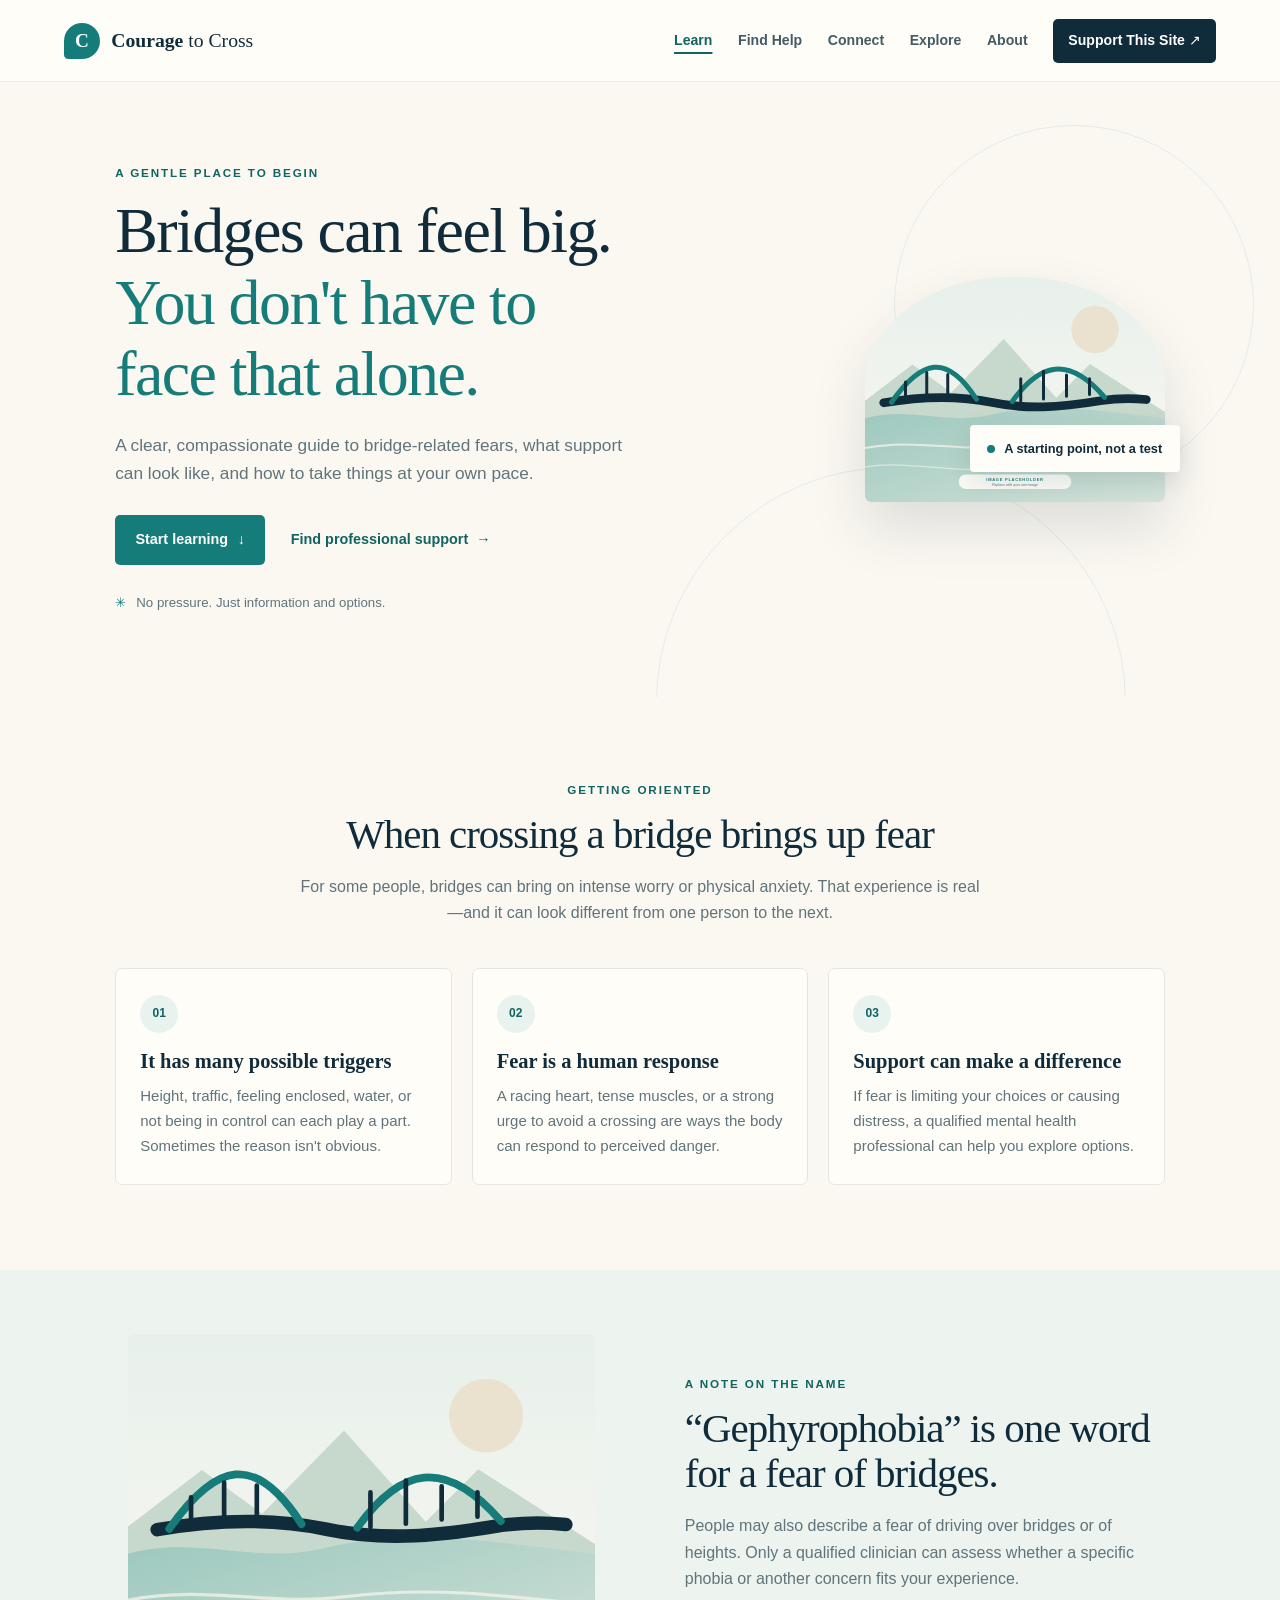
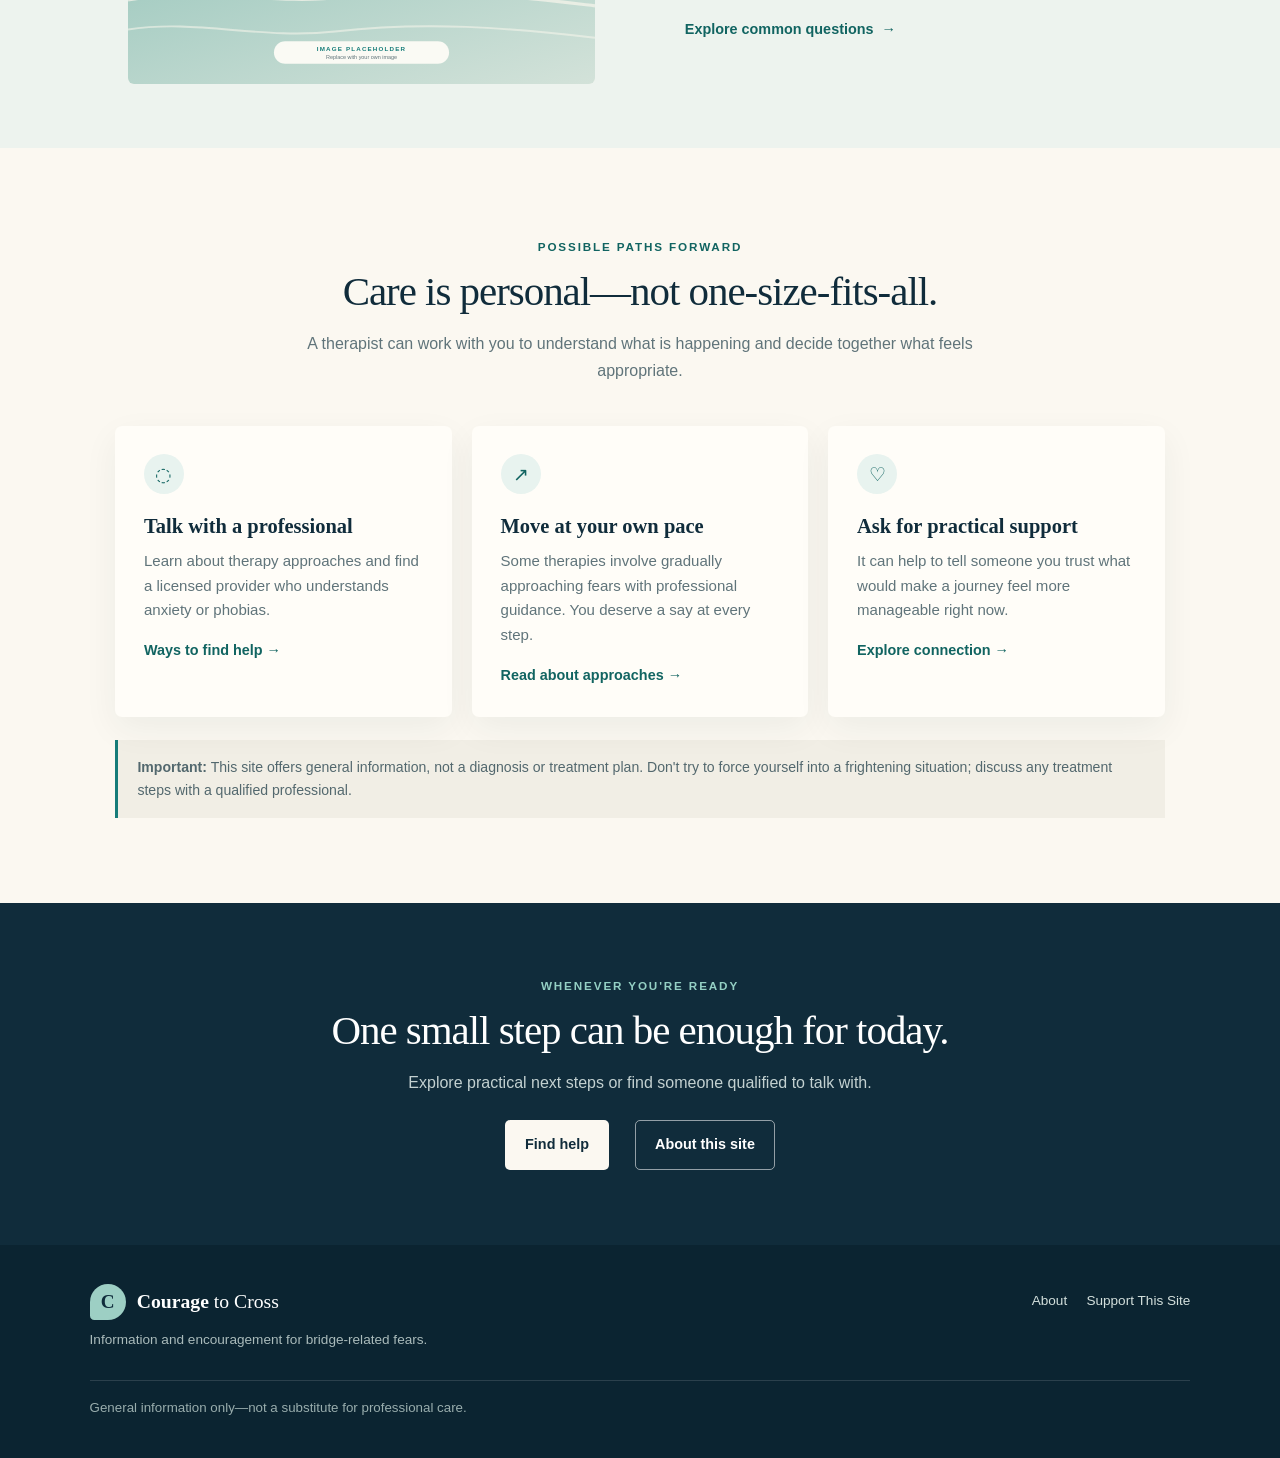
==== index.html @ 9d976dbc "Created boilerplate code for website" ====
<!doctype html>
<html lang="en">
<head>
  <meta charset="utf-8">
  <meta name="viewport" content="width=device-width, initial-scale=1">
  <meta name="description" content="A calm, practical introduction to bridge-related fears, phobias, and ways to find support.">
  <title>Learn about bridge fears | Courage to Cross</title>
  <link rel="stylesheet" href="styles.css">
  <script src="script.js" defer></script>
</head>
<body>
  <a class="skip-link" href="#main">Skip to content</a>
  <header class="site-header">
    <a class="brand" href="index.html" aria-label="Courage to Cross home"><span class="brand-mark" aria-hidden="true">C</span><span>Courage <span class="brand-light">to Cross</span></span></a>
    <button class="menu-toggle" type="button" aria-expanded="false" aria-controls="primary-nav">Menu</button>
    <nav class="primary-nav" id="primary-nav" aria-label="Main navigation">
      <a href="index.html" aria-current="page">Learn</a><a href="find-help.html">Find Help</a><a href="connect.html">Connect</a><a href="explore.html">Explore</a><a href="about.html">About</a><a class="nav-support" href="support-this-site.html">Support This Site <span aria-hidden="true">↗</span></a>
    </nav>
  </header>
  <main id="main">
    <section class="hero hero-home">
      <div class="hero-copy">
        <p class="eyebrow">A gentle place to begin</p>
        <h1>Bridges can feel big.<br><span>You don't have to face that alone.</span></h1>
        <p class="hero-intro">A clear, compassionate guide to bridge-related fears, what support can look like, and how to take things at your own pace.</p>
        <div class="button-row"><a class="button button-primary" href="#understanding">Start learning <span aria-hidden="true">↓</span></a><a class="text-link" href="find-help.html">Find professional support <span aria-hidden="true">→</span></a></div>
        <p class="reassurance"><span aria-hidden="true">✳</span> No pressure. Just information and options.</p>
      </div>
      <div class="hero-visual">
        <img src="assets/bridge-placeholder.svg" alt="Placeholder illustration of a bridge over calm water">
        <div class="image-note"><span class="note-dot"></span> A starting point, not a test</div>
      </div>
      <span class="hero-orbit orbit-one" aria-hidden="true"></span><span class="hero-orbit orbit-two" aria-hidden="true"></span>
    </section>

    <section class="section section-intro" id="understanding">
      <div class="section-heading">
        <p class="eyebrow">Getting oriented</p>
        <h2>When crossing a bridge brings up fear</h2>
        <p>For some people, bridges can bring on intense worry or physical anxiety. That experience is real—and it can look different from one person to the next.</p>
      </div>
      <div class="intro-grid">
        <article class="info-card">
          <span class="card-icon" aria-hidden="true">01</span>
          <h3>It has many possible triggers</h3>
          <p>Height, traffic, feeling enclosed, water, or not being in control can each play a part. Sometimes the reason isn't obvious.</p>
        </article>
        <article class="info-card">
          <span class="card-icon" aria-hidden="true">02</span>
          <h3>Fear is a human response</h3>
          <p>A racing heart, tense muscles, or a strong urge to avoid a crossing are ways the body can respond to perceived danger.</p>
        </article>
        <article class="info-card">
          <span class="card-icon" aria-hidden="true">03</span>
          <h3>Support can make a difference</h3>
          <p>If fear is limiting your choices or causing distress, a qualified mental health professional can help you explore options.</p>
        </article>
      </div>
    </section>

    <section class="feature-band">
      <div class="feature-image"><img src="assets/bridge-placeholder.svg" alt="Placeholder image of a bridge landscape"></div>
      <div class="feature-copy">
        <p class="eyebrow">A note on the name</p>
        <h2>“Gephyrophobia” is one word for a fear of bridges.</h2>
        <p>People may also describe a fear of driving over bridges or of heights. Only a qualified clinician can assess whether a specific phobia or another concern fits your experience.</p>
        <a class="text-link" href="explore.html">Explore common questions <span aria-hidden="true">→</span></a>
      </div>
    </section>

    <section class="section treatment-section">
      <div class="section-heading">
        <p class="eyebrow">Possible paths forward</p>
        <h2>Care is personal—not one-size-fits-all.</h2>
        <p>A therapist can work with you to understand what is happening and decide together what feels appropriate.</p>
      </div>
      <div class="treatment-grid">
        <article class="treatment-card"><span aria-hidden="true">◌</span><h3>Talk with a professional</h3><p>Learn about therapy approaches and find a licensed provider who understands anxiety or phobias.</p><a href="find-help.html" class="card-link">Ways to find help →</a></article>
        <article class="treatment-card"><span aria-hidden="true">↗</span><h3>Move at your own pace</h3><p>Some therapies involve gradually approaching fears with professional guidance. You deserve a say at every step.</p><a href="explore.html" class="card-link">Read about approaches →</a></article>
        <article class="treatment-card"><span aria-hidden="true">♡</span><h3>Ask for practical support</h3><p>It can help to tell someone you trust what would make a journey feel more manageable right now.</p><a href="connect.html" class="card-link">Explore connection →</a></article>
      </div>
      <p class="care-note"><strong>Important:</strong> This site offers general information, not a diagnosis or treatment plan. Don't try to force yourself into a frightening situation; discuss any treatment steps with a qualified professional.</p>
    </section>

    <section class="closing-cta">
      <p class="eyebrow">Whenever you're ready</p><h2>One small step can be enough for today.</h2><p>Explore practical next steps or find someone qualified to talk with.</p>
      <div class="button-row centered"><a class="button button-light" href="find-help.html">Find help</a><a class="button button-outline" href="about.html">About this site</a></div>
    </section>
  </main>
  <footer class="site-footer"><a class="brand footer-brand" href="index.html"><span class="brand-mark" aria-hidden="true">C</span><span>Courage <span class="brand-light">to Cross</span></span></a><p>Information and encouragement for bridge-related fears.</p><div class="footer-links"><a href="about.html">About</a><a href="support-this-site.html">Support This Site</a></div><small>General information only—not a substitute for professional care.</small></footer>
</body>
</html>
---- styles.css ----
:root {
  color-scheme: light;
  --navy: #102c3b;
  --navy-deep: #0b2431;
  --teal: #167c79;
  --teal-dark: #116461;
  --teal-pale: #e8f3ef;
  --warm-white: #fbf8f1;
  --paper: #fffdf8;
  --ink: #213b45;
  --muted: #60747a;
  --line: #e4e6df;
  --serif: Georgia, "Times New Roman", serif;
  font-family: "Segoe UI", Arial, sans-serif;
  color: var(--ink);
  background: var(--warm-white);
  font-synthesis: none;
  text-rendering: optimizeLegibility;
}

* { box-sizing: border-box; }
html { scroll-behavior: smooth; }
body { margin: 0; min-width: 320px; background: var(--warm-white); line-height: 1.65; }
a { color: inherit; }
img { display: block; max-width: 100%; }
.skip-link { position: absolute; z-index: 20; top: -60px; left: 1rem; padding: .7rem 1rem; background: var(--paper); color: var(--navy); }
.skip-link:focus { top: 1rem; }

.site-header { position: relative; z-index: 5; display: flex; align-items: center; justify-content: space-between; gap: 2rem; min-height: 82px; padding: 0 clamp(1.25rem, 5vw, 5rem); background: var(--paper); border-bottom: 1px solid rgba(16, 44, 59, .08); }
.brand { display: inline-flex; align-items: center; gap: .7rem; color: var(--navy); text-decoration: none; font-family: var(--serif); font-size: 1.23rem; font-weight: 700; white-space: nowrap; }
.brand-light { font-weight: 400; }
.brand-mark { display: grid; width: 36px; height: 36px; place-items: center; color: white; background: var(--teal); border-radius: 50% 50% 50% 12%; font-family: var(--serif); font-size: 1.2rem; }
.primary-nav { display: flex; align-items: center; gap: clamp(.85rem, 2vw, 1.7rem); }
.primary-nav a { color: #435b64; text-decoration: none; font-size: .88rem; font-weight: 600; transition: color .18s ease; }
.primary-nav a:hover, .primary-nav a[aria-current="page"] { color: var(--teal-dark); }
.primary-nav a[aria-current="page"]:not(.nav-support) { text-decoration: underline; text-decoration-thickness: 2px; text-underline-offset: 7px; }
.primary-nav .nav-support { padding: .65rem .95rem; color: white; background: var(--navy); border-radius: 5px; }
.primary-nav .nav-support:hover { background: var(--teal-dark); color: white; }
.menu-toggle { display: none; }

.hero { position: relative; display: grid; grid-template-columns: 1.05fr .95fr; align-items: center; gap: 4rem; overflow: hidden; min-height: 570px; padding: 5.2rem clamp(1.5rem, 9vw, 9rem); background: var(--warm-white); }
.hero-copy, .feature-copy, .section-heading, .page-hero > div { position: relative; z-index: 1; }
.eyebrow { margin: 0 0 .85rem; color: var(--teal-dark); font-size: .73rem; font-weight: 800; letter-spacing: .16em; line-height: 1.4; text-transform: uppercase; }
h1, h2, h3, p { margin-top: 0; }
h1, h2 { color: var(--navy); font-family: var(--serif); font-weight: 500; letter-spacing: -.025em; line-height: 1.12; }
h1 { max-width: 740px; margin-bottom: 1.3rem; font-size: clamp(2.6rem, 5vw, 4.55rem); }
h1 span { color: var(--teal); }
h2 { margin-bottom: 1rem; font-size: clamp(2rem, 3.2vw, 3rem); }
h3 { margin-bottom: .6rem; color: var(--navy); font-family: var(--serif); font-size: 1.28rem; font-weight: 600; line-height: 1.25; }
.hero-intro { max-width: 580px; margin-bottom: 1.7rem; color: var(--muted); font-size: 1.08rem; }
.button-row { display: flex; align-items: center; flex-wrap: wrap; gap: 1rem 1.6rem; }
.button { display: inline-flex; min-height: 48px; align-items: center; justify-content: center; gap: .6rem; padding: .75rem 1.2rem; border: 1px solid transparent; border-radius: 5px; font-size: .9rem; font-weight: 700; text-decoration: none; transition: transform .18s ease, background .18s ease; }
.button:hover { transform: translateY(-2px); }
.button-primary { color: #fff; background: var(--teal); }
.button-primary:hover { background: var(--teal-dark); }
.text-link, .card-link { display: inline-flex; gap: .5rem; color: var(--teal-dark); font-size: .9rem; font-weight: 700; text-decoration: none; }
.text-link:hover, .card-link:hover { text-decoration: underline; text-underline-offset: 4px; }
.reassurance { margin: 1.7rem 0 0; color: var(--muted); font-size: .83rem; }
.reassurance span { margin-right: .4rem; color: var(--teal); }
.hero-visual { position: relative; z-index: 1; max-width: 560px; justify-self: end; }
.hero-visual img { width: min(100%, 550px); border-radius: 48% 48% 6px 6px; box-shadow: 0 26px 55px rgba(16, 44, 59, .13); }
.image-note { position: absolute; right: -15px; bottom: 30px; display: flex; align-items: center; gap: .55rem; padding: .8rem 1.1rem; color: var(--navy); background: var(--paper); border-radius: 4px; box-shadow: 0 8px 26px rgba(16, 44, 59, .12); font-size: .8rem; font-weight: 700; }
.note-dot { width: 8px; height: 8px; background: var(--teal); border-radius: 50%; }
.hero-orbit { position: absolute; border: 1px solid rgba(22, 124, 121, .1); border-radius: 50%; }
.orbit-one { top: 7%; right: 2%; width: 360px; height: 360px; }
.orbit-two { right: 12%; bottom: -240px; width: 470px; height: 470px; }

.section { padding: 5.3rem clamp(1.5rem, 9vw, 9rem); }
.section-heading { max-width: 690px; margin: 0 auto 2.6rem; text-align: center; }
.section-heading > p:last-child { margin-bottom: 0; color: var(--muted); }
.intro-grid, .treatment-grid, .steps-grid { display: grid; grid-template-columns: repeat(3, 1fr); gap: 1.25rem; max-width: 1180px; margin: 0 auto; }
.info-card { padding: 1.6rem 1.5rem; background: var(--paper); border: 1px solid var(--line); border-radius: 7px; }
.info-card p, .treatment-card p, .step-card p { margin-bottom: 0; color: var(--muted); font-size: .94rem; }
.card-icon { display: inline-grid; width: 38px; height: 38px; margin-bottom: 1rem; place-items: center; color: var(--teal-dark); background: var(--teal-pale); border-radius: 50%; font-size: .75rem; font-weight: 800; }
.feature-band { display: grid; grid-template-columns: 1fr 1fr; align-items: center; gap: clamp(2rem, 7vw, 6rem); padding: 4rem clamp(1.5rem, 10vw, 10rem); background: #edf3ee; }
.feature-image { overflow: hidden; border-radius: 6px; }
.feature-image img { width: 100%; height: auto; }
.feature-copy { max-width: 540px; }
.feature-copy p:not(.eyebrow) { color: var(--muted); }
.feature-copy .text-link { margin-top: .6rem; }
.treatment-section { padding-top: 5.7rem; }
.treatment-card { padding: 1.8rem; background: var(--paper); border-radius: 7px; box-shadow: 0 12px 35px rgba(16, 44, 59, .06); }
.treatment-card > span { display: inline-grid; width: 40px; height: 40px; margin-bottom: 1.2rem; place-items: center; color: var(--teal-dark); background: var(--teal-pale); border-radius: 50%; font-size: 1.2rem; }
.treatment-card .card-link { margin-top: 1rem; }
.care-note { max-width: 1180px; margin: 1.4rem auto 0; padding: 1rem 1.2rem; color: #53686e; background: #f1eee5; border-left: 3px solid var(--teal); font-size: .88rem; }
.closing-cta { padding: 4.7rem 1.5rem; color: #eaf3f1; background: var(--navy); text-align: center; }
.closing-cta h2 { color: white; }
.closing-cta > p:not(.eyebrow) { color: #c3d1d1; }
.closing-cta .eyebrow { color: #94d0c4; }
.centered { justify-content: center; margin-top: 1.5rem; }
.button-light { color: var(--navy); background: var(--warm-white); }
.button-outline { color: white; border-color: rgba(255,255,255,.55); }

.page-hero { display: grid; grid-template-columns: 1.15fr .85fr; align-items: center; gap: 3.5rem; min-height: 385px; padding: 4rem clamp(1.5rem, 10vw, 10rem); background: #f2f4ee; }
.page-hero h1 { font-size: clamp(2.6rem, 4.7vw, 4rem); }
.page-hero > img { width: min(100%, 410px); justify-self: end; border-radius: 45% 45% 6px 6px; }
.steps-grid { counter-reset: step; }
.step-card { padding: 1.7rem; background: var(--paper); border: 1px solid var(--line); border-radius: 7px; }
.step-number { display: inline-block; margin-bottom: 1.1rem; color: var(--teal-dark); font-size: .8rem; font-weight: 800; letter-spacing: .12em; }
.resource-panel { display: grid; grid-template-columns: 1fr 300px; align-items: center; gap: 3rem; margin: 0 clamp(1.5rem, 9vw, 9rem) 4rem; padding: 2.5rem; background: var(--teal-pale); border-radius: 8px; }
.resource-panel h2 { font-size: 2.2rem; }
.resource-panel p:not(.eyebrow) { color: var(--muted); }
.resource-panel > img { width: 100%; border-radius: 48% 48% 6px 6px; }
.resource-links { display: flex; flex-wrap: wrap; gap: .7rem; margin-top: 1.3rem; }
.resource-links a { padding: .55rem .8rem; color: var(--teal-dark); background: rgba(255,255,255,.75); border: 1px solid rgba(22,124,121,.15); border-radius: 4px; font-size: .85rem; font-weight: 700; text-decoration: none; }
.resource-links a:hover { background: white; text-decoration: underline; text-underline-offset: 3px; }
.notice-box { max-width: 1040px; margin: 0 auto 5rem; padding: 1.7rem 2rem; background: #f1eee5; border-left: 4px solid var(--teal); }
.notice-box h2 { margin-bottom: .55rem; font-size: 1.55rem; }
.notice-box p { margin-bottom: 0; color: var(--muted); }
.faq-list { max-width: 850px; margin: 0 auto; border-top: 1px solid var(--line); }
.faq-list details { padding: 1.25rem .25rem; border-bottom: 1px solid var(--line); }
.faq-list summary { color: var(--navy); cursor: pointer; font-family: var(--serif); font-size: 1.25rem; font-weight: 600; list-style-position: outside; }
.faq-list details p { max-width: 760px; margin: .9rem 0 0; color: var(--muted); }
.about-layout { display: grid; grid-template-columns: 1.2fr .8fr; align-items: center; gap: 4rem; }
.about-layout > div:first-child { max-width: 650px; }
.about-layout p:not(.eyebrow) { color: var(--muted); }
.about-callout { padding: 2.1rem; background: #eaf2ed; border-radius: 7px; }
.about-callout p { color: var(--navy) !important; font-family: var(--serif); font-size: 1.45rem; line-height: 1.4; }
.callout-mark { display: block; height: 48px; color: var(--teal); font-family: var(--serif); font-size: 4.5rem; line-height: 1; }
.section-tinted { background: #f2f4ee; }
.section-tinted .info-card { background: var(--paper); }

.site-footer { display: grid; grid-template-columns: 1fr auto; align-items: center; gap: .6rem 2rem; padding: 2.4rem clamp(1.5rem, 7vw, 7rem); color: #d3dfdc; background: var(--navy-deep); }
.footer-brand { color: white; }
.footer-brand .brand-mark { color: var(--navy); background: #9dcfc4; }
.site-footer > p { margin: 0; color: #aabbbb; font-size: .85rem; }
.footer-links { display: flex; gap: 1.2rem; grid-column: 2; grid-row: 1; }
.footer-links a { color: #d3dfdc; font-size: .85rem; text-decoration: none; }
.footer-links a:hover { text-decoration: underline; }
.site-footer small { grid-column: 1 / -1; margin-top: 1.2rem; padding-top: 1rem; color: #99adad; border-top: 1px solid rgba(255,255,255,.13); }

@media (max-width: 900px) {
  .site-header { min-height: 72px; }
  .menu-toggle { display: inline-flex; padding: .55rem .8rem; color: var(--navy); background: transparent; border: 1px solid var(--line); border-radius: 4px; font: inherit; font-size: .85rem; font-weight: 700; cursor: pointer; }
  .primary-nav { position: absolute; top: 100%; right: 0; left: 0; display: none; align-items: stretch; gap: 0; padding: .6rem 1.5rem 1rem; background: var(--paper); border-bottom: 1px solid var(--line); box-shadow: 0 12px 20px rgba(16,44,59,.08); }
  .primary-nav.is-open { display: flex; flex-direction: column; }
  .primary-nav a { padding: .75rem 0; }
  .primary-nav .nav-support { margin-top: .4rem; padding: .7rem .9rem; text-align: center; }
  .hero { gap: 2rem; padding-top: 4rem; padding-bottom: 4rem; }
  .page-hero { gap: 2rem; }
  .resource-panel { grid-template-columns: 1fr 230px; }
}
@media (max-width: 650px) {
  .hero, .page-hero, .feature-band, .about-layout { grid-template-columns: 1fr; }
  .hero { gap: 2.5rem; min-height: auto; padding: 4rem 1.5rem 3.5rem; }
  .hero-visual { width: 86%; justify-self: center; }
  .hero-visual img { width: 100%; }
  .image-note { right: -12px; bottom: 18px; }
  .hero-orbit { display: none; }
  .page-hero { gap: 1.4rem; padding: 3.5rem 1.5rem; }
  .page-hero > img { width: 72%; justify-self: center; }
  .section { padding: 4rem 1.5rem; }
  .section-heading { margin-bottom: 2rem; text-align: left; }
  .intro-grid, .treatment-grid, .steps-grid { grid-template-columns: 1fr; }
  .feature-band { gap: 1.8rem; padding: 3rem 1.5rem; }
  .feature-image { max-width: 470px; }
  .resource-panel { grid-template-columns: 1fr; gap: 1.6rem; margin: 0 1.5rem 3rem; padding: 1.6rem; }
  .resource-panel > img { width: 70%; justify-self: center; }
  .notice-box { margin: 0 1.5rem 3rem; padding: 1.4rem; }
  .about-layout { gap: 1.5rem; }
  .site-footer { grid-template-columns: 1fr; gap: .8rem; }
  .footer-links { grid-column: 1; grid-row: auto; }
  .site-footer small { grid-column: 1; }
}
@media (prefers-reduced-motion: reduce) {
  *, *::before, *::after { scroll-behavior: auto !important; transition-duration: .01ms !important; }
}
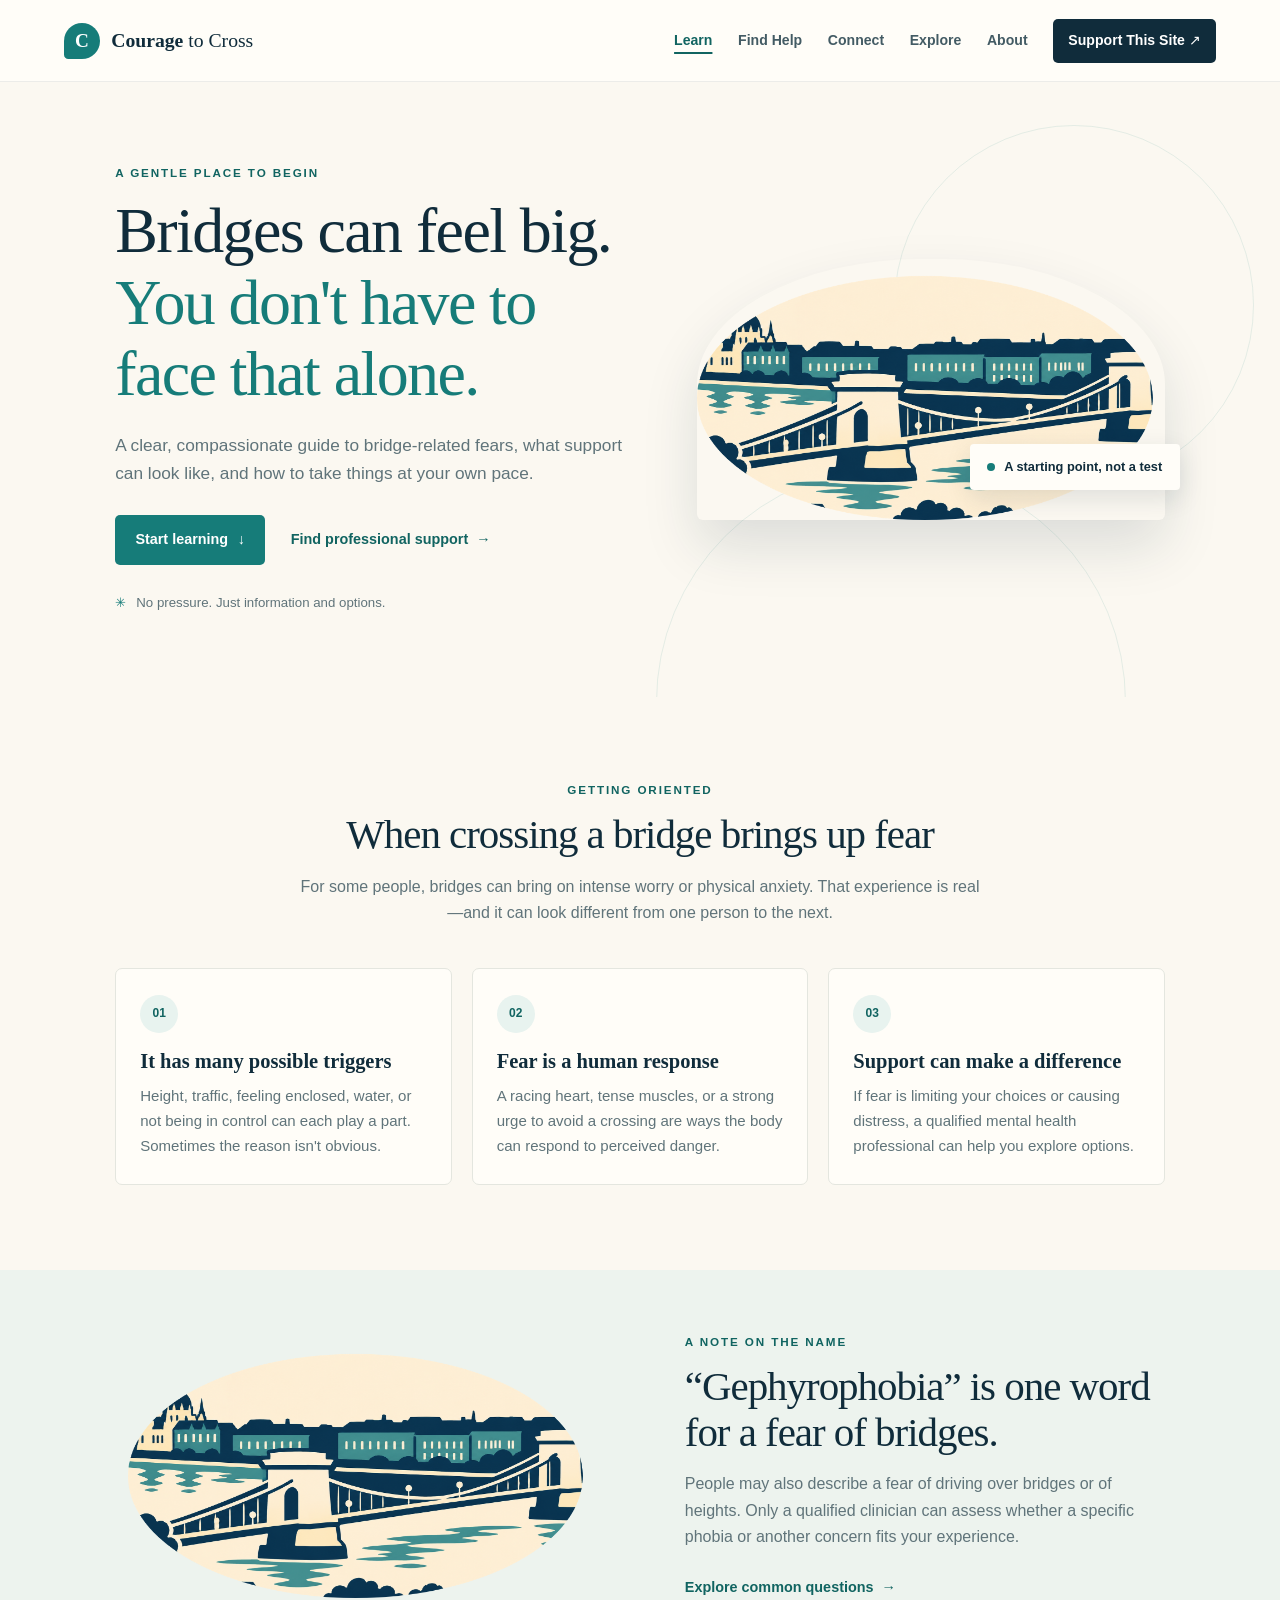
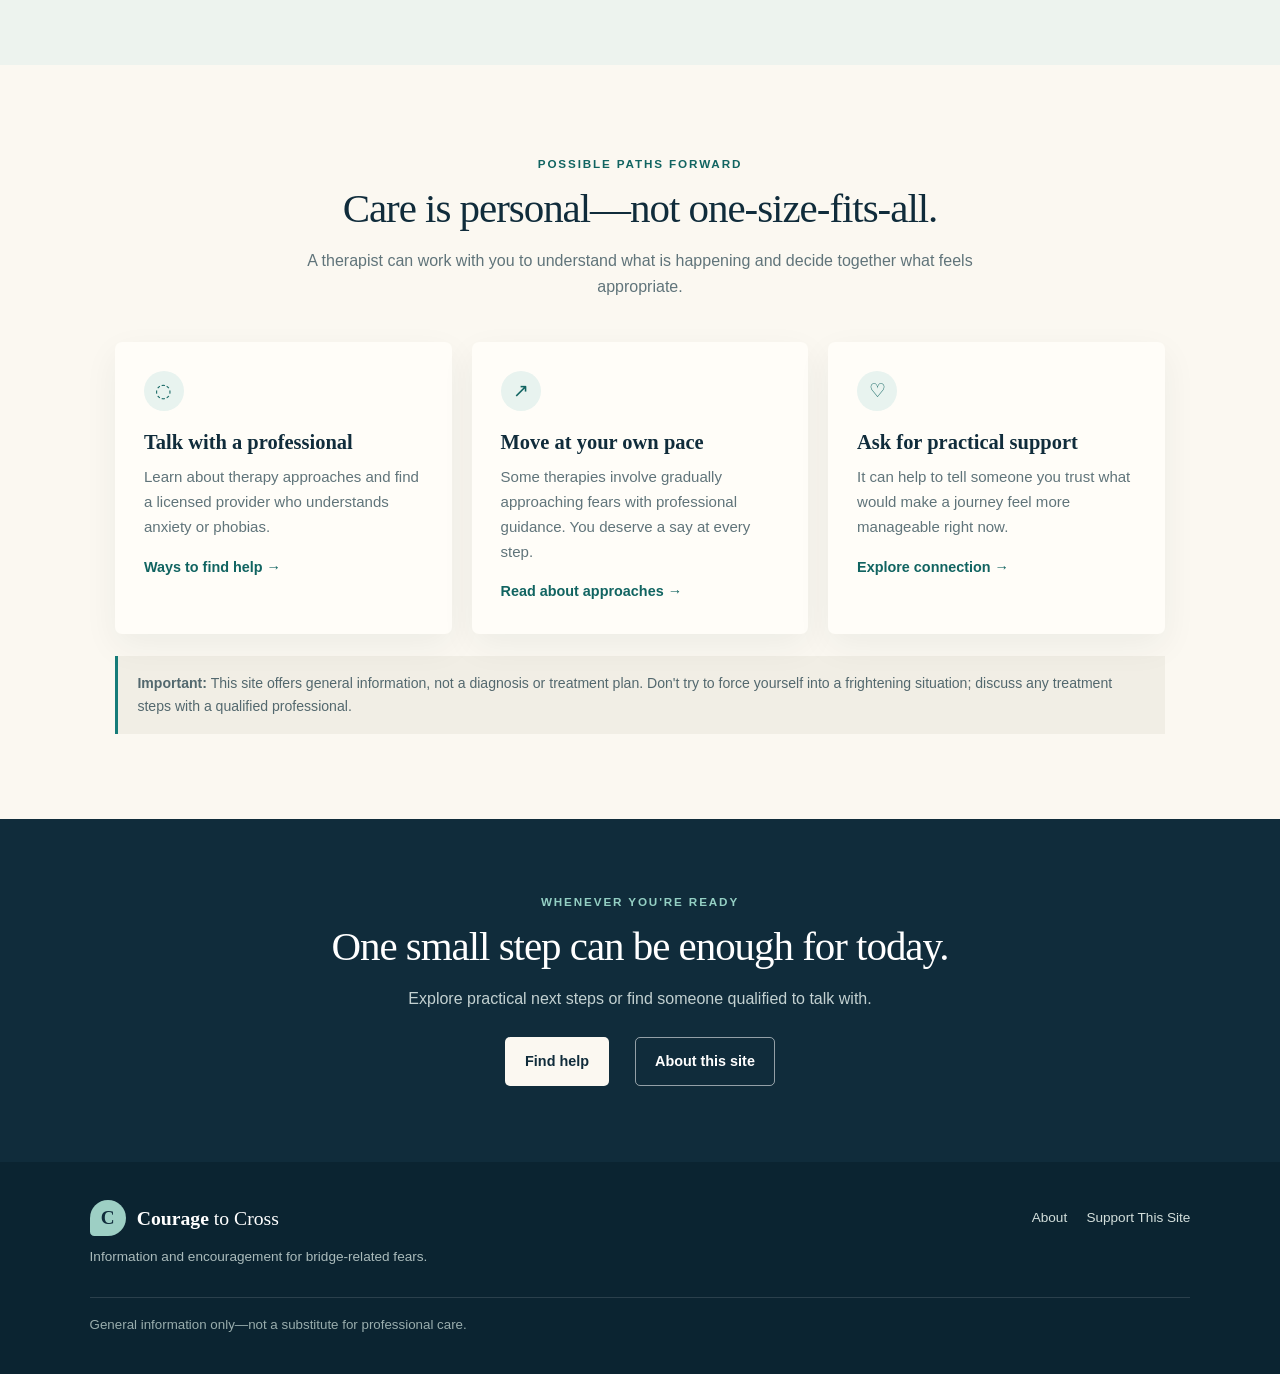
==== commit 7c7a8561: "replaced all instances of placeholder image with new image" ====
--- a/index.html
+++ b/index.html
@@ -27,7 +27,7 @@
         <p class="reassurance"><span aria-hidden="true">✳</span> No pressure. Just information and options.</p>
       </div>
       <div class="hero-visual">
-        <img src="assets/bridge-placeholder.svg" alt="Placeholder illustration of a bridge over calm water">
+        <img src="assets/bridge-vector.png" alt="Placeholder illustration of a bridge over calm water">
         <div class="image-note"><span class="note-dot"></span> A starting point, not a test</div>
       </div>
       <span class="hero-orbit orbit-one" aria-hidden="true"></span><span class="hero-orbit orbit-two" aria-hidden="true"></span>
@@ -59,7 +59,7 @@
     </section>
 
     <section class="feature-band">
-      <div class="feature-image"><img src="assets/bridge-placeholder.svg" alt="Placeholder image of a bridge landscape"></div>
+      <div class="feature-image"><img src="assets/bridge-vector.png" alt="Placeholder image of a bridge landscape"></div>
       <div class="feature-copy">
         <p class="eyebrow">A note on the name</p>
         <h2>“Gephyrophobia” is one word for a fear of bridges.</h2>
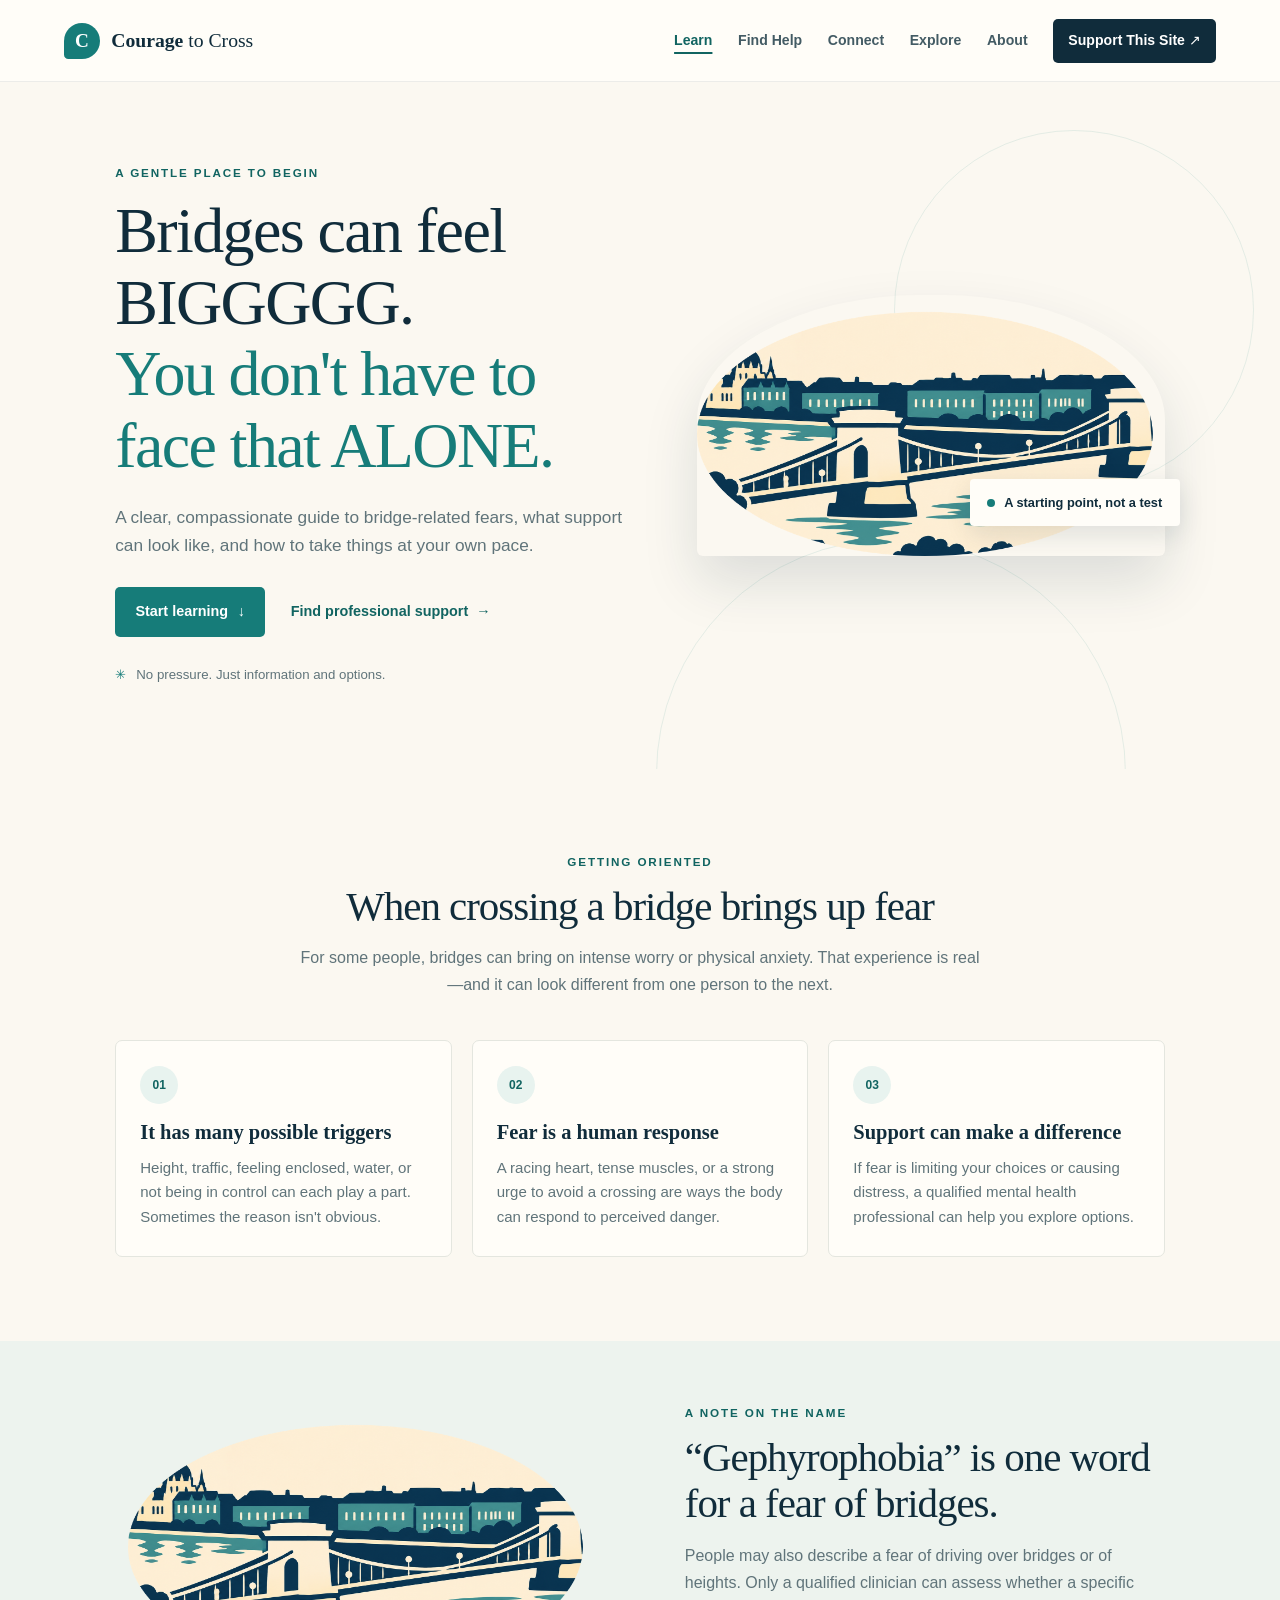
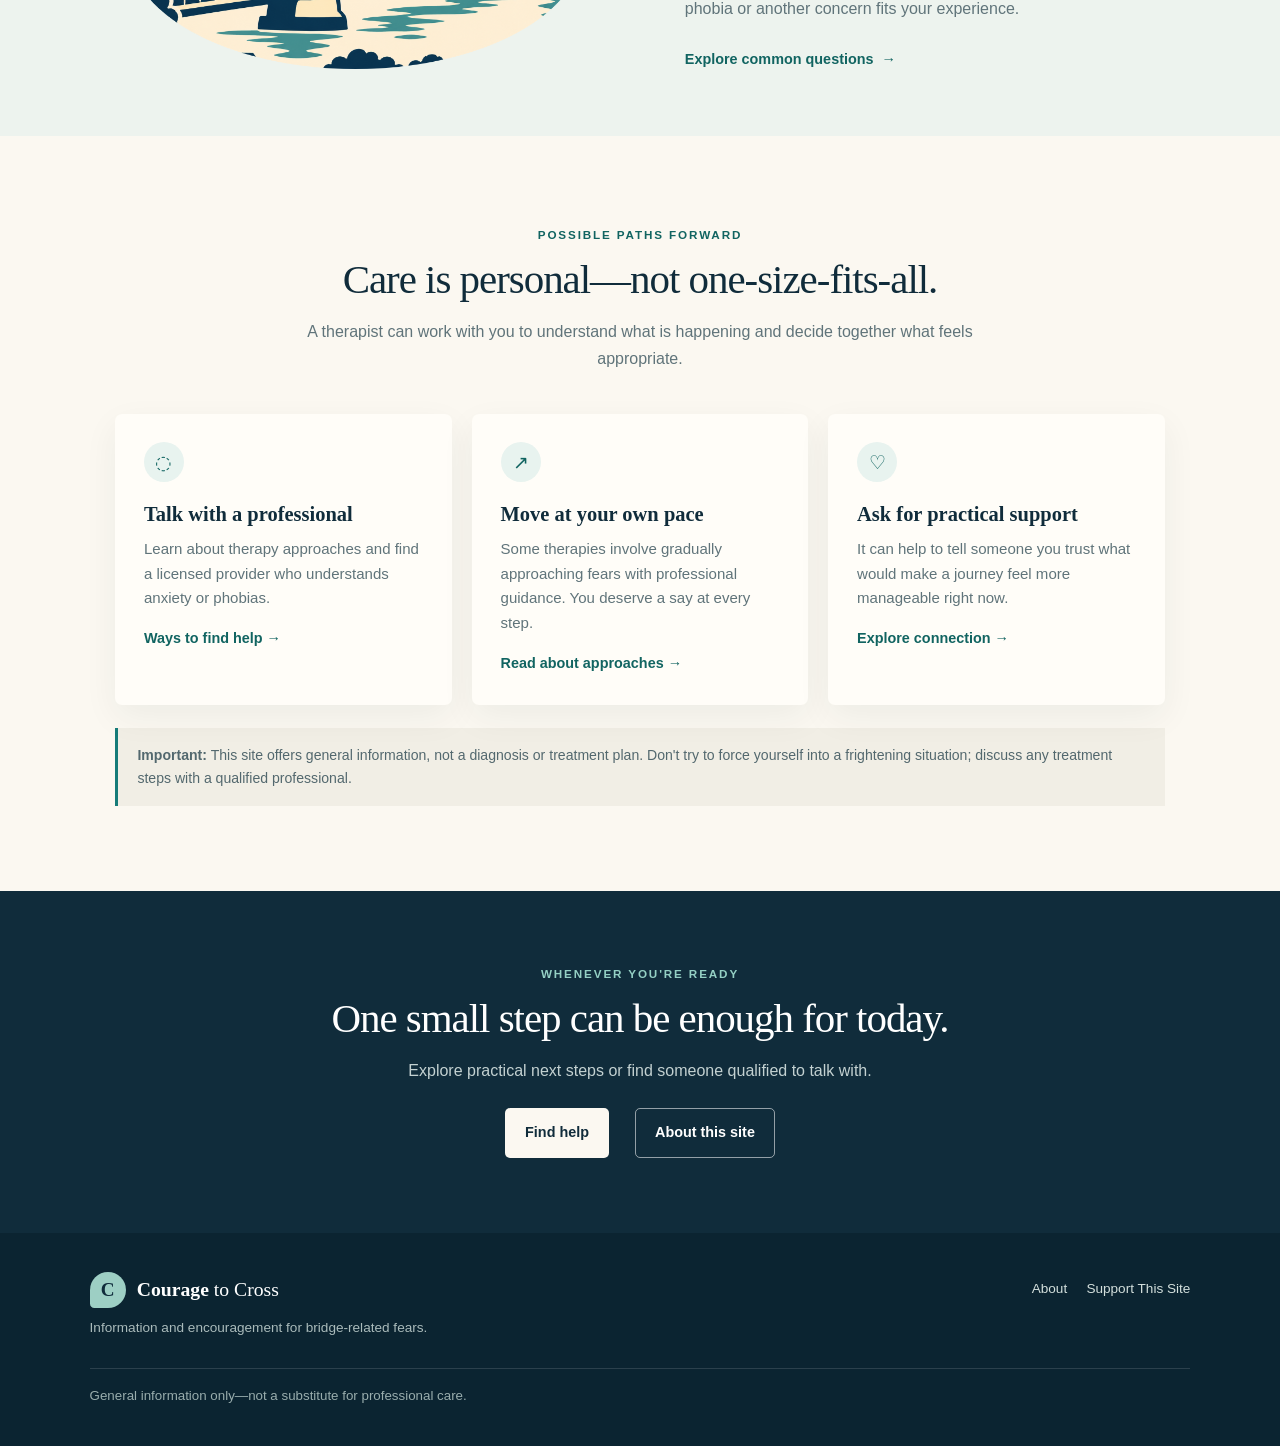
==== commit a31f3fc3: "testing how updates deploy with vercel" ====
--- a/index.html
+++ b/index.html
@@ -21,7 +21,7 @@
     <section class="hero hero-home">
       <div class="hero-copy">
         <p class="eyebrow">A gentle place to begin</p>
-        <h1>Bridges can feel big.<br><span>You don't have to face that alone.</span></h1>
+        <h1>Bridges can feel BIGGGGG.<br><span>You don't have to face that ALONE.</span></h1>
         <p class="hero-intro">A clear, compassionate guide to bridge-related fears, what support can look like, and how to take things at your own pace.</p>
         <div class="button-row"><a class="button button-primary" href="#understanding">Start learning <span aria-hidden="true">↓</span></a><a class="text-link" href="find-help.html">Find professional support <span aria-hidden="true">→</span></a></div>
         <p class="reassurance"><span aria-hidden="true">✳</span> No pressure. Just information and options.</p>
